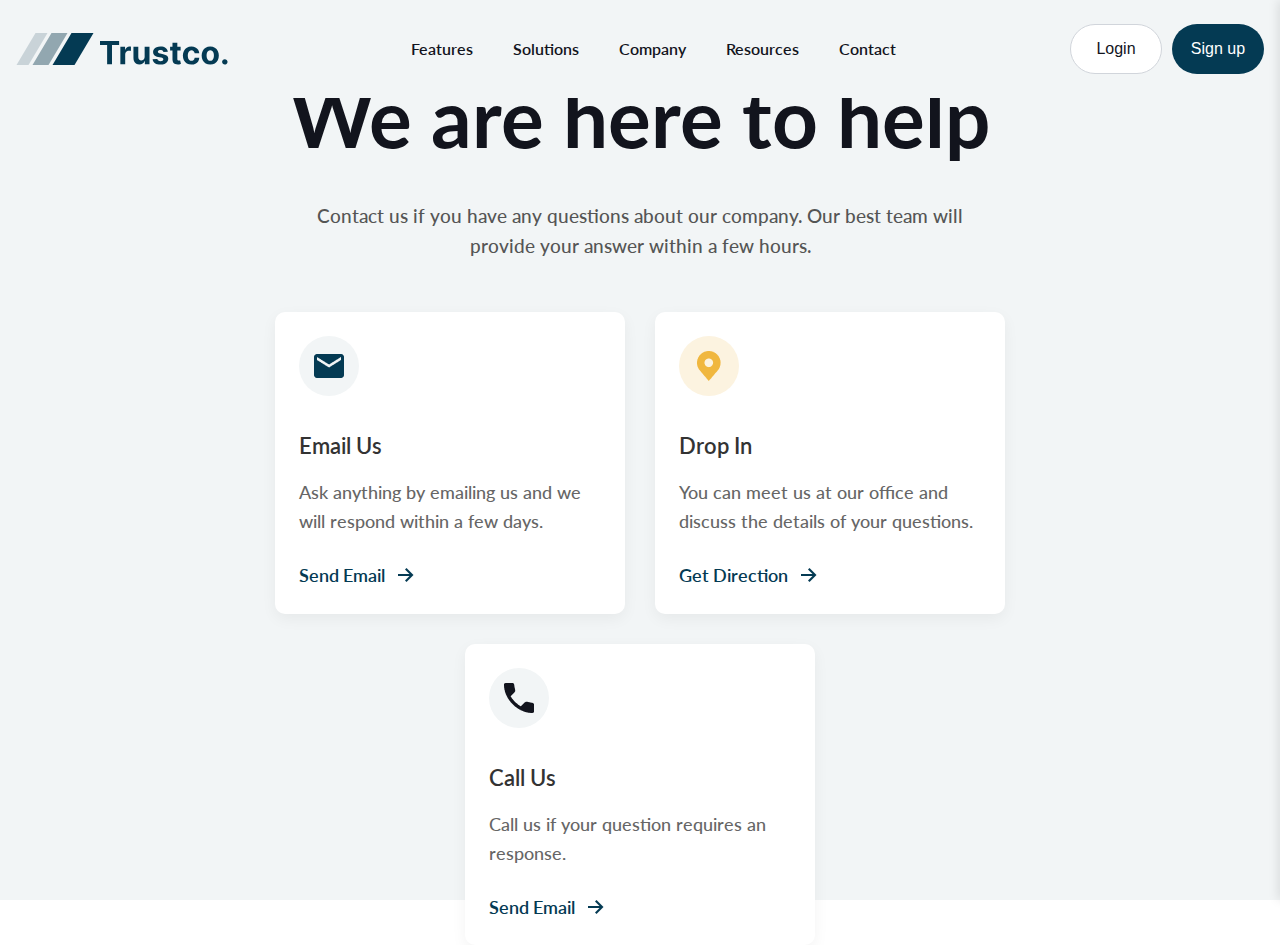
==== contact.html @ 41dde35a "landing page added" ====
<!DOCTYPE html>
<html lang="en">

<head>
    <meta charset="UTF-8">
    <meta name="viewport" content="width=device-width, initial-scale=1.0">
    <link rel="stylesheet" href="style.css">
    <title>Document</title>
</head>

<body>
    <header>
        <div class="logo">
            <a href="/"><img src="./assests/Logo.svg" alt="Trustco Logo"> </a>
        </div>

        <nav class="desktop-menu">
            <ul>
                <li><a href="#">Features</a></li>
                <li><a href="#">Solutions</a></li>
                <li><a href="#">Company</a></li>
                <li><a href="#">Resources</a></li>
                <li><a href="./contact.html">Contact</a></li>
            </ul>
        </nav>

        <div class="desktop-buttons">
            <button class="btn btn-login">Login</button>
            <button class="btn btn-signup">Sign up</button>
        </div>

        <!-- Hamburger Menu Button -->
        <button class="hamburger-menu" id="hamburger-button">
            <svg xmlns="http://www.w3.org/2000/svg" viewBox="0 0 24 24" fill="none" stroke="currentColor"
                stroke-width="2" stroke-linecap="round" stroke-linejoin="round">
                <line x1="3" y1="12" x2="21" y2="12"></line>
                <line x1="3" y1="6" x2="21" y2="6"></line>
                <line x1="3" y1="18" x2="21" y2="18"></line>
            </svg>
        </button>
    </header>

    <div class="mobile-menu" id="mobile-menu">
        <div class="mobile-menu-header">
            <button class="close-button" id="close-button">
                <svg xmlns="http://www.w3.org/2000/svg" viewBox="0 0 24 24" fill="none" stroke="currentColor"
                    stroke-width="2" stroke-linecap="round" stroke-linejoin="round">
                    <line x1="18" y1="6" x2="6" y2="18"></line>
                    <line x1="6" y1="6" x2="18" y2="18"></line>
                </svg>
            </button>
        </div>
        <ul>
            <li><a href="#">Features</a></li>
            <li><a href="#">Solutions</a></li>
            <li><a href="#">Company</a></li>
            <li><a href="#">Resources</a></li>
            <li><a href="/contact.html">Contact</a></li>
        </ul>
        <div class="mobile-buttons">
            <button class="btn btn-login">Login</button>
            <button class="btn btn-signup">Sign up</button>
        </div>
    </div>

    <div class="overlay" id="overlay"></div>


    <main>
        <section class="hero-section">
            <div class="hero-container contact">
                <h1>We are here to help</h1>
                <p class="subtitle">Contact us if you have any questions about our company. Our best team will provide
                    your answer within a few hours.</p>

                <div class="contact-options">
                    <div class="contact-card">
                        <div class="icon-wrapper email">
                            <img src="./assests/Vector.png" alt="email" />
                        </div>
                        <div class="contact-desc">  
                            <h2>Email Us</h2>
                            <p>Ask anything by emailing us and we will respond within a few days.</p>
                            <a href="#" class="contact-link">Send Email <img src="./assests/tdesign_arrow-up.png"></a>
                        </div>
                    </div>

                    <div class="contact-card">
                        <div class="icon-wrapper location">
                            <img src="./assests/Vector (1).png" alt="location" />
                        </div>
                        <div  class="contact-desc">
                            <h2>Drop In</h2>
                            <p>You can meet us at our office and discuss the details of your questions.</p>
                            <a href="#" class="contact-link">Get Direction <img src="./assests/tdesign_arrow-up.png"></a>
                        </div>
                    </div>

                    <div class="contact-card">
                        <div class="icon-wrapper phone">
                            <img src="./assests/Vector (2).png" alt="phone" />
                        </div>
                        <div  class="contact-desc">
                            <h2>Call Us</h2>
                            <p>Call us if your question requires an response.</p>
                            <a href="#" class="contact-link">Send Email <img src="./assests/tdesign_arrow-up.png"></a>
                        </div>
                    </div>
                </div>
            </div>
        </section>
    </main>




    <script>

        const hamburgerButton = document.getElementById('hamburger-button');
        const closeButton = document.getElementById('close-button');
        const mobileMenu = document.getElementById('mobile-menu');
        const overlay = document.getElementById('overlay');
        const mobileMenuLinks = document.querySelectorAll('.mobile-menu a');

        hamburgerButton.addEventListener('click', () => {
            mobileMenu.classList.add('active');
            overlay.classList.add('active');
            document.body.style.overflow = 'hidden';
        });


        function closeMenu() {
            mobileMenu.classList.remove('active');
            overlay.classList.remove('active');
            document.body.style.overflow = '';
        }

        closeButton.addEventListener('click', closeMenu);
        overlay.addEventListener('click', closeMenu);

        mobileMenuLinks.forEach(link => {
            link.addEventListener('click', closeMenu);
        });
    </script>
</body>

</html>
---- style.css ----
@import url('https://fonts.googleapis.com/css2?family=Lato:wght@400;700&display=swap');

* {
    box-sizing: border-box;
    margin: 0;
    padding: 0;
}

body {
    font-family: 'Lato', sans-serif;
    font-size: 1rem;
    line-height: 1.6;
    margin: 0;
    padding: 0;
}

h1,
h2,
h3,
h4,
h5,
h6 {
    font-weight: 600;
    margin-bottom: 0.5rem;
}

h1 {
    font-size: 2.5rem;
}

h2 {
    font-size: 2rem;
}

h3 {
    font-size: 1.75rem;
}

h4 {
    font-size: 1.5rem;
}

h5 {
    font-size: 1.25rem;
}

h6 {
    font-size: 1rem;
}

p {
    font-size: 1rem;
    margin-bottom: 1rem;
}

img {
    max-width: 100%;
    height: auto;
    display: block;
}

.hero-section {
    background-color: #F2F5F6;
    height: calc(100vh - 98px);
    display: flex;
    justify-content: center;
    align-items: center;
    position: relative;
}

.hero-container {
    width: 75%;
    display: flex;
    justify-content: space-between;
    align-items: center;
    position: relative;
}



.hero-content {
    text-align: center;
    margin: 0 auto;
    max-width: 48rem;
}

.hero-title {
    font-size: 3.5rem;
    font-weight: 700;
    letter-spacing: -0.025em;
    line-height: 70px;
}

.hero-title .highlight {
    color: #0A3E5C;
}

.hero-description {
    margin-top: 1rem;
    font-size: 1rem;
    max-width: 32rem;
    margin-left: auto;
    margin-right: auto;
}

/* Button styles */
.hero-buttons {
    display: flex;
    justify-content: center;
    gap: 40px;
    margin-top: 2rem;
}

.btn-primary {
    background-color: #0A3E5C;
    color: white;
    padding: 0.75rem 1.5rem;

    border-radius: 9999px;
    font-weight: 500;
    text-decoration: none;
    box-shadow: 0 10px 15px -3px rgba(0, 0, 0, 0.1), 0 4px 6px -2px rgba(0, 0, 0, 0.05);
    cursor: pointer;
}

.btn-video {
    display: flex;
    align-items: center;
    gap: 0.5rem;
    font-weight: 600;
    color: #0A3E5C;
    text-decoration: none;
    cursor: pointer;
}

.video-icon {
    background-color: #0A3E5C;
    border-radius: 9999px;
    padding: 0.5rem;
    display: flex;
    align-items: center;
    justify-content: center;
}


.hero-image-left,
.hero-image-right {
    display: flex;
    align-items: center;
}

.hero-image-mobile {
    display: none;
}


.trusted-section {
    display: flex;
    gap: 4rem;
    justify-content: center;
    align-items: center;
    padding: 20px;
    text-align: center;
    background-color: #f9f9f9;
}

.trusted-text {
    font-size: 16px;
    color: #333;
    margin: 0;
    font-weight: 600;
}

.logo-container {
    display: flex;
    justify-content: center;
    align-items: center;
    gap: 3rem;
}


.logo-container img {
    width: 100px;
    height: 40px;
    object-fit: contain;
    opacity: 0.6;
    transition: opacity 0.3s ease;
}

.logo-container img:hover {
    opacity: 1;
}


/* navbar */
header {
    display: flex;
    justify-content: space-between;
    align-items: center;
    height: 98px;
    padding: 16px;
    background-color: #F2F5F6;
    position: sticky;
    top: 0;
    z-index: 50;
}

.logo {
    display: flex;
    align-items: center;
}

.logo img {
    height: 32px;
    cursor: pointer;
    margin-right: 8px;
}

/* Desktop Menu */
nav.desktop-menu {
    display: flex;
}

.desktop-menu ul {
    display: flex;
    gap: 40px;
    list-style-type: none;
}

.desktop-menu a {
    color: #12141D;
    font-weight: 600;
    text-decoration: none;
    position: relative;
    transition: color 0.3s;
}

.desktop-menu a:hover {
    color: #043A53;
}

.desktop-menu a::after {
    content: '';
    position: absolute;
    left: 0;
    bottom: -2px;
    width: 0;
    height: 2px;
    background-color: #043A53;
    transition: width 0.3s;
}

.desktop-menu a:hover::after {
    width: 100%;
}

.desktop-buttons {
    display: flex;
    gap: 10px;
}

.btn {
    cursor: pointer;
    padding: 8px 16px;
    width: 92px;
    height: 50px;
    font-size: 1rem;
    border-radius: 9999px;
    transition: all 0.3s;
}

.btn-login {
    background-color: white;
    color: #12141D;
    border: 1px solid #D1D5DB;
}

.btn-login:hover {
    border-color: #6B7280;
}

.btn-signup {
    background-color: #043A53;
    color: white;
    border: none;
}

.btn-signup:hover {
    background-color: #021d2a;
}

/* Hamburger Menu */
.hamburger-menu {
    display: none;
    cursor: pointer;
    background: none;
    border: none;
}

.hamburger-menu svg {
    width: 28px;
    height: 28px;
    color: #12141D;
}

/* Mobile Menu */
.mobile-menu {
    position: fixed;
    top: 0;
    right: -300px;
    width: 300px;
    height: 100vh;
    background-color: white;
    box-shadow: -2px 0 10px rgba(0, 0, 0, 0.1);
    z-index: 100;
    transition: right 0.3s ease-in-out;
}

.mobile-menu.active {
    right: 0;
}

.mobile-menu-header {
    display: flex;
    justify-content: flex-end;
    padding: 20px;
}

.close-button {
    background: none;
    border: none;
    cursor: pointer;
}

.close-button svg {
    width: 28px;
    height: 28px;
    color: #12141D;
}

.mobile-menu ul {
    list-style: none;
    padding: 0 20px;
}

.mobile-menu ul li {
    margin-bottom: 20px;
}

.mobile-menu a {
    color: #12141D;
    font-weight: 600;
    text-decoration: none;
    font-size: 18px;
    transition: color 0.3s;
}

.mobile-menu a:hover {
    color: #043A53;
}

.mobile-buttons {
    display: flex;
    flex-direction: column;
    gap: 10px;
    padding: 20px;
    margin-top: 20px;
}

.mobile-buttons .btn {
    width: 100%;
    text-align: center;
}

.overlay {
    position: fixed;
    top: 0;
    left: 0;
    width: 100%;
    height: 100%;
    background-color: rgba(0, 0, 0, 0.5);
    z-index: 99;
    opacity: 0;
    visibility: hidden;
    transition: all 0.3s ease-in-out;
}

.overlay.active {
    opacity: 1;
    visibility: visible;
}

/* video section */
.span-text {
    color: #F0B73F;
}

.video-section {
    background-color: #043A53;
    display: flex;
    justify-content: center;
    align-items: center;
    /* Ensure vertical centering */
    flex-direction: column;
    /* Stack items vertically */
}

.video-info {
    display: flex;
    align-items: center;
    gap: 1.5rem;
}

.video-info h1 {
    width: 60%;
    font-weight: bold;
    font-size: 3rem;
}

.video-info p {
    width: 40%;
    font-size: 1.25rem;
    line-height: 30px;
}

.container {
    width: 75%;
    margin-top: 6.25rem;
    color: white;
}

.thumbnail-container {
    margin-top: 2rem;
    position: relative;
    width: 75%;
}

.thumbnailImage {
    width: 100%;
    height: auto;
    display: block;
}

.playButton {
    position: absolute;
    top: 50%;
    left: 50%;
    transform: translate(-50%, -50%);
    width: 7.5rem;
    height: 7.5rem;
    cursor: pointer;
}

/* benefit section */
.badge {
    background-color: #0A3E5C;
    color: #ffffff;
    height: 2.6rem;
    width: 7.8rem;
    padding: 0.5rem 1.5rem 0.5rem 1.5rem;
    border-radius: 1rem;
    font-size: 0.875rem;
}

.benefit-item-wrapper {
    display: flex;
    gap: 1rem;
}

.benefit-item-description {
    width: 16rem;

}

.benefit-item-description h2 {
    margin-top: 2rem;
    color: #12141D;
    font-size: 3.8rem;
    letter-spacing: -2%;
    line-height: 72px;
    margin-bottom: 2rem;
}

.benefit-item-description p {
    line-height: 1.8rem;
}

.benefitIcons {
    width: 5.8rem;
    height: 5.8rem;
    max-height: 5.25rem;
    object-fit: cover;
    margin-bottom: 2rem;
    display: block;
}

.benefit-description h4 {
    font-size: 1.5rem;
    margin-top: 0;
}

.benefit-description p {
    font-size: 1.1rem;
    color: #404040;
    margin-bottom: 0;
}

.benefit-item-wrapper {
    display: flex;
    gap: 1rem;
    align-items: flex-start;
}

.benefit-section {
    margin-top: 6.25rem;
    display: flex;
    gap: 5rem;
    justify-content: center;
    margin-bottom: 5.8rem;
}

.benefit-items {
    background-color: #F2F5F6;
    border-radius: 1rem;
    max-width: 16.35rem;
    padding: 2rem 1.5rem 2rem 1.5rem;
    position: relative;
}

/* bridge-Section */

.bridge-section {
    display: flex;
}

.image-parent {
    width: 50%;
}

.bridge-img {
    width: 100%;
    height: 100%;
    object-fit: cover;
}

.bridge-description {
    width: 50%;
    display: flex;
    justify-content: center;
    align-items: center;
    padding: 2rem;
    background-color: #fff;
}

.bridge-description-holder {
    width: 80%;
}

.bridge-title {
    font-size: 3.8rem;
    font-weight: 700;
    margin-bottom: 1.5rem;
    line-height: 72px;
    font-weight: bold;
    color: #000;
}

.bridge-title .text-light {
    color: #92A7B0;
    font-weight: bold;
}

.bridge-text {
    color: #12141D;
    font-size: 1.2rem;
    margin-bottom: 2rem;
    line-height: 30px;
}

.view-reports-btn {
    display: flex;
    align-items: center;
    gap: 25px;
    background-color: #043A53;
    color: white;
    border: none;
    padding: 1rem 0 1rem 1.5rem;
    border-radius: 55px;
    width: 12.5rem;
    font-weight: 500;
    font-size: 1.1rem;
    cursor: pointer;
    transition: background-color 0.3s;
}

.icon-holder {
    background-color: #2A568D;
    width: 2rem;
    height: 2rem;
    border-radius: 50%;
    display: flex;
    align-items: center;
    justify-content: center;
}

.view-reports-btn:hover {
    background-color: #00304d;
}

.view-reports-btn svg {
    width: 16px;
    height: 16px;
}

.bridge-section-mobile {
    display: none;
}


/* number section  */
.number-desktop-section {
    display: grid;
    width: 85%;
    align-items: center;
    justify-content: center;
    grid-template-columns: repeat(auto-fit, minmax(235px, 1fr));
    margin-inline: auto;
    height: 20rem;
    gap: 20px;
}

.numberItems {
    display: flex;
    flex-direction: column;
    align-items: center;
}

.numberItems h2 {
    font-size: 3.8rem;
    line-height: 72px;
    color: #043A53;
    font-weight: bold;
}

.numberItems p {
    color: #1E1E1E;
    font-size: 1.5rem;
    line-height: 32px;
    font-weight: bold;
}

.number-mobile-section {
    display: none;
    grid-template-columns: repeat(auto-fit, minmax(235px, 1fr));
}

/* founders-section */
.success-btn {
    margin-top: 4rem;
    display: flex;
    align-items: center;
    gap: 25px;
    background-color: #043A53;
    color: white;
    border: none;
    padding: 1rem 1rem 1rem 1.5rem;
    border-radius: 55px;
    font-weight: 500;
    font-size: 1.1rem;
    cursor: pointer;
    transition: background-color 0.3s;
}

.founders-desktop-section {
    display: flex;
    padding: 3.5rem 3rem;
}

.founder-description {
    width: 55%;
    display: flex;
    justify-content: center;
    align-items: center;

}

.founder-picture {
    width: 45%;
    display: flex;
}

.founder-info h2 {
    font-size: 3.8rem;
    line-height: 72px;
    margin-bottom: 1rem;
}

.founder-info p {
    font-size: 1.5rem;
    line-height: 32px;
}

.description-holder {
    width: 70%;
}

.desgination {
    margin-top: 1.5rem;
}

.desgination h5 {
    font-weight: bold;
    font-size: 1.2rem;
    margin-bottom: 0;
    line-height: 0;
}

.desgination p {
    margin-top: 0.5rem;
    font-size: 1rem;
}

.founders-mobile-section {
    display: none;
}

/* testimonial section */
.testimonials-section {
    padding: 80px 150px;
    background-color: #F2F5F6;
}

.testimonials-header {
    display: flex;
    justify-content: space-between;
    align-items: center;
    margin-bottom: 40px;
}

.testimonials-header h2 {
    font-size: 42px;
    font-weight: 700;
    color: #1a1a1a;
    margin: 0;
}

.see-all {
    display: flex;
    align-items: center;
    color: #1a1a1a;
    text-decoration: none;
    font-size: 16px;
    font-weight: 500;
}

.arrow {
    margin-left: 6px;
}

.testimonials-container {
    display: flex;
    gap: 30px;
    margin-bottom: 40px;
}

.testimonial-card {
    flex: 1;
    background-color: #ffffff;
    border-radius: 12px;
    padding: 30px;
    box-shadow: 0 4px 12px rgba(0, 0, 0, 0.05);
    position: relative;
}

.quote-icon {
    font-size: 90px;
    color: #f2b636;
    line-height: 1;
    font-family: Georgia, serif;
    position: absolute;
    top: 15px;
    left: 20px;
    opacity: 0.3;
}

.testimonial-text {
    min-height: 5rem;
    font-size: 18px;
    line-height: 1.6;
    color: #333;
    margin-bottom: 30px;
    position: relative;
    z-index: 1;
}

.testimonial-author {
    display: flex;
    align-items: center;
}

.author-image {
    width: 50px;
    height: 50px;
    border-radius: 50%;
    margin-right: 15px;
    object-fit: cover;
}

.author-info {
    display: flex;
    flex-direction: column;
}

.author-name {
    margin: 0 0 5px 0;
    font-size: 16px;
    font-weight: 600;
    color: #222;
}

.author-title {
    margin: 0;
    font-size: 14px;
    color: #666;
}

.testimonials-pagination {
    display: flex;
    justify-content: center;
    gap: 8px;
}

.pagination-dot {
    width: 20px;
    height: 12px;
    border-radius: 10px;
    background-color: #ccc;
    cursor: pointer;
}

.pagination-dot.active {
    width: 80px;
    border-radius: 10px;
    background-color: #004c74;
}
.see-all.mobile{
    display: none;

}
.mobile {
    display: none;
}

/* Blog Section Styles */
.blog-section {

    margin: 0 auto;
    padding: 80px 150px;
}

.blog-header {
    display: flex;
    justify-content: space-between;
    align-items: center;
    margin-bottom: 30px;
}

.blog-header h2 {
    font-size: 3.8rem;
    font-weight: 700;
    line-height: 72px;
    color: #043A53;
}

.see-all {
    color: #333;
    text-decoration: none;
    font-size: 16px;
    display: flex;
    align-items: center;
}

.arrow {
    margin-left: 5px;
}

.blog-cards {
    display: grid;
    grid-template-columns: repeat(3, 1fr);
    gap: 20px;
}

.blog-card {
    border-radius: 5px;
    overflow: hidden;
    max-width: 22rem;
    background-color: #F2F5F6;
    display: flex;
    flex-direction: column;
}

.card-info {
    margin-top: 1rem;
    display: flex;
    flex-direction: column;
    gap: 1rem;
    padding: 0 1.6rem 1.6rem 1.6rem;
}

.card-image {
    height: 200px;
    overflow: hidden;
}

.card-image img {
    width: 100%;
    height: 100%;
    object-fit: cover;
    transition: transform 0.3s ease;
}

.card-image img:hover {
    transform: scale(1.05);
}

.card-date {
    font-size: 14px;
    color: #555;
    font-weight: 700;
}

.author {
    color: #777;
}

.card-title {
    font-size: 1.5rem;
    font-weight: 700;
    line-height: 32px;
    margin-bottom: 0;
    color: #111;
}

.card-excerpt {
    color: #404040;
    font-size: 18px;
    margin-bottom: 0;
    line-height: 28px;
}

.read-more {
    margin-top: auto;
    color: #111;
    text-decoration: none;
    font-weight: 700;
    font-size: 18px;
    display: flex;
    align-items: center;
    width: fit-content;
}

.mobile-see-all {
    display: none;
    text-align: center;
    margin-top: 30px;
}

/* cta section  */
.cta-container {
    display: flex;
    position: relative;
    background-color: #12141D;
    color: #ffffff;
}

/* CTA Content */
.cta-content {
    width: 60%;
    padding: 104px 0 104px 150px;
    display: flex;
    flex-direction: column;
    justify-content: center;
}

.cta-title {
    font-size: 3.8rem;
    font-weight: 700;
    margin-bottom: 30px;
    line-height: 72px;
}

.cta-button {
    display: inline-flex;
    align-items: center;
    background-color: #f8b133;
    color: #000000;
    text-decoration: none;
    padding: 12px 24px;
    border-radius: 30px;
    font-weight: 600;
    margin-bottom: 15px;
    width: fit-content;
    transition: background-color 0.3s ease;
}

.cta-button svg {
    margin-left: 8px;
}

.cta-button:hover {
    background-color: #e69f1d;
}

.cta-note {
    font-size: 0.9rem;
    color: #aaa;
}

/* CTA Image */
.cta-image {
    flex: 1;
    right: 6.5rem;
    bottom:0;
    position: absolute;
    display: flex;
    justify-content: flex-end;
    align-items: center;
}

.cta-image img {
    max-height: 400px;
    object-fit: cover;
}

/* footer  */
footer {
    background-color: #fff;
    padding: 50px 0;
    border-top: 1px solid #eaeaea;
}

.footer-container {
    gap: 90px;
    max-width: 1200px;
    margin: 0 auto;
    display: flex;
    justify-content: space-between;
    padding: 0 20px;
}

.footer-brand {
    margin-bottom: 30px;
}

.footer-brand img {
    max-width: 180px;
    margin-bottom: 20px;
}

.footer-brand p {
    color: #555;
    line-height: 1.6;
    font-size: 18px;
    margin-bottom: 20px;
}

.social-links {
    display: flex;
    gap: 10px;
    margin-top: 40px;
}

.social-links a {
    display: flex;
    align-items: center;
    justify-content: center;
    width: 36px;
    height: 36px;
    background-color: #f0f0f0;
    border-radius: 50%;
    color: #666;
    text-decoration: none;
    transition: background-color 0.3s;
}

.social-links a:hover {
    background-color: #e0e0e0;
}

.footer-links {
    display: flex;
    gap: 90px;
}

.footer-links-column {
    flex: 0 1 auto;
    min-width: 140px;
    margin-bottom: 30px;
}

.footer-links-column h3 {
    font-size: 18px;
    font-weight: bold;
    margin-bottom: 20px;
    color: #333;
}

.footer-links-column ul {
    list-style: none;
}

.footer-links-column ul li {
    margin-bottom: 10px;
}

.footer-links-column ul li a {
    color: #555;
    text-decoration: none;
    transition: color 0.3s;
}

.footer-links-column ul li a:hover {
    color: #1a7b85;
}

.footer-bottom {
    width: 100%;
    padding-top: 30px;
    margin-top: 20px;
    border-top: 1px solid #eaeaea;
    text-align: center;
    color: #777;
    font-size: 14px;
}

 /* site styling */
 .site-credit {
    background-color: #f5f7f8;
    padding: 15px 30px;
    display: flex;
    justify-content: space-around;
    align-items: center;
    font-size: 14px;
    color: #92A7B0;
}

.credit-center {
    text-align: center;
}

.site-credit a {
    color: #92A7B0;
    text-decoration: none;
    margin: 0 10px;
}

.site-credit a:hover {
    text-decoration: underline;
}


/* contact page */
.hero-container h1 {
    font-size: 48px;
    font-weight: 700;
    color: #222;
    margin-bottom: 20px;
}

.subtitle {
    font-size: 18px;
    color: #555;
    max-width: 700px;
    margin: 0 auto 50px;
    line-height: 1.6;
}

/* Contact Options Styles */
.contact-options {
    display: flex;
    justify-content: center;
    gap: 30px;
    flex-wrap: wrap;
}
.hero-container h1{
    color: #12141D;
    font-size: 5rem;
    font-weight: 700;
}
.hero-container p{
    font-size: 1.2rem;
    font-weight: 500;
    text-align: center;
}

.contact-card {
    background-color: #fff;
    border-radius: 10px;
    box-shadow: 0 5px 15px rgba(0,0,0,0.05);
    padding: 24px;
    width: 350px;
    text-align: left;
    transition: transform 0.3s ease;
}

.contact-desc{
    margin-top: 2rem;
   
}
.contact-desc p{
    text-align: left;
    font-size: 18px;
}
.icon-wrapper {
    width: 60px;
    height: 60px;
    border-radius: 50%;
    display: flex;
    align-items: center;
    justify-content: center;
}

.email {
    background-color: #F2F5F6;
}

.location {
    background-color: #FCF3E0;
}

.phone {
    background-color: #F2F5F6;
}

.icon-wrapper i {
    font-size: 24px;
}

.contact-card h2 {
    font-size: 22px;
    color: #333;
    margin-bottom: 15px;
}

.contact-card p {
    color: #666;
    line-height: 1.6;
    margin-bottom: 25px;
}

.contact-link {
    color: #043A53;
    text-decoration: none;
    font-weight: 600;
    display: flex;
    align-items: center;
    gap: 8px;
    font-size: 18px;
    transition: color 0.3s ease;
}



.hero-container.contact{
    flex-direction: column;
}
@media only screen and (max-width: 1023px) {
    nav.desktop-menu {
        display: none;
    }

    .desktop-buttons {
        display: none;
    }

    .hamburger-menu {
        display: block;
    }
}

@media (max-width: 1000px) {
    .hero-container {
        flex-direction: column-reverse;
        width: 90%;
        padding: 2rem 0;
    }

    .hero-section {
        height: auto;
    }

    .hero-content {
        order: 1;
        margin: 0 auto 2rem;
        padding: 0 1rem;
    }

    .hero-title {
        font-size: 2.5rem;
        line-height: 3rem;
    }

    .hero-description {
        max-width: 80%;
        font-size: 0.9rem;
    }

    .hero-buttons {
        margin-top: 1.5rem;
    }

    .hero-image-left img,
    .hero-image-right img {
        display: none;
    }

    .hero-image-mobile {
        display: block;
    }

    .trusted-section {
        flex-direction: column;
        gap: 2rem;
        padding: 30px 20px;
    }

    .logo-container {
        flex-wrap: wrap;
        gap: 3rem;
    }

    .logo-container img {
        width: 90px;
        height: 36px;
    }

    .video-info {
        flex-direction: column;
    }

    .video-info h1 {
        width: 100%;
    }

    br {
        display: none;
    }

    .video-info p {
        width: 100%;
    }

    .playButton {
        width: 5rem;
        height: 5rem;
    }

    .benefit-section {
        flex-direction: column;
        margin-top: 2.5rem;
        padding: 0 1rem 0 1rem;
        gap: 1rem;
    }

    .benefit-description {
        text-align: left;
    }

    .benefit-item-wrapper {
        margin-inline: auto;
        padding: 0 1rem 0 1rem;
    }

    .benefit-item-description {
        margin-inline: auto;
    }

    .benefit-item-description {
        width: 90%;
    }

    .benefit-item-description h2 {
        font-size: 2.2rem;
        margin-top: 0;
        margin-bottom: 0;
    }

    .number-desktop-section {
        display: none;
    }

    .number-mobile-section {
        margin-top: 1.5rem;
        padding: 50px 0;
        display: grid;
    }

    .numberItems h2 {
        font-size: 2.8rem;
        line-height: 52px;
    }

    .numberItems p {
        font-size: 1rem;
        line-height: 22px;
    }

    .founders-desktop-section {
        display: none;
    }

    .founders-mobile-section {
        display: block;
    }

    .founder-description {
        width: 90%;
        margin-inline: auto;
    }

    .founder-picture {
        display: block;
        width: 100%;
    }

    .founder-info h2 {
        font-size: 2.8rem;
        line-height: 52px;
    }

    .founder-info p {
        font-size: 1rem;
        line-height: 22px;
    }

    .description-holder {
        width: 85%;
    }

    .success-btn {
        margin-inline: auto;
    }

    .desktop {
        display: none;
    }

    .mobile {
        display: flex;
    }

    .testimonials-section {
        padding: 3.2rem 0;
    }

    .testimonials-container {
        gap: 20px;
        margin-bottom: 20px;
    }

    .testimonials-header {
        margin-bottom: 15px;
        justify-content: center;
    }

    .testimonials-header h2 {
        font-size: 24px;
        margin-bottom: 15px;
    }

    .testimonial-card {
        padding: 20px;
        margin: 0 auto;
        max-width: 90%;
    }


    .testimonial-text {
        font-size: 1rem;
        min-height: auto;
    }

    .testimonials-pagination.mobile {
        margin-bottom: 20px;
        justify-content: center;
    }

    a.see-all.mobile {
        text-align: center;
        display: block;
        margin: 20px auto;
        font-weight: 700;
        text-decoration: none;
    }

    .icon-mobile {
        height: 2rem;
        width: 2.5rem;
    }

    .blog-header{
        justify-content: center;
    }
    .blog-header .see-all {
        display: none;
    }

    .blog-cards {
        grid-template-columns:repeat(2,1fr);
        gap: 30px;
        margin-inline:auto ;
        width: 85%;
    }

    .blog-header h2 {
        font-size: 24px;
    }

    .mobile-see-all {
        display: block;
    }

    .mobile-see-all .see-all {
        margin-bottom: 50px;
        display: inline-flex;
        justify-content: center;
    }
    .blog-section{
        padding: 0 0;
    }
    .card-info{
        text-align: left;
    }
    .cta-image{
        right: 0;
    }
    .cta-container{
        height: 38rem;
    }
    .cta-content{
        padding: 50px 28px;
        width: auto;
        justify-content: unset;
        align-items: center;
        margin-inline:auto ;
    }
    .cta-title{
        line-height: 38px;
        font-size: 1.8rem;
        font-weight: bold;
    }
    .footer-container{
        flex-direction: column;
        gap:1.5rem
    }
    .social-links{
        margin-top: unset;
    }
    .footer-brand{
        margin-bottom: unset;
    }
    .footer-links-column{
        min-width: unset;
        text-align: left;
    }

}


@media (max-width: 768px) {
    body {
        text-align: center;
    }

    .hero-content {
        padding: 0.5rem;
        margin-top: 2rem;
    }

    .hero-title {
        font-size: 2.5rem;
        line-height: 2.5rem;
        margin-bottom: 1rem;
    }

    .hero-description {
        max-width: 80%;
        font-size: 0.875rem;
        line-height: 1.5;
    }


    .hero-buttons {
        align-items: center;
        gap: 1rem;
        flex-direction: column;
        margin-top: 1.5rem;
    }

    .btn-primary {
        width: 40%;
        padding: 1rem;
    }

    .btn-video {
        margin-top: 0.5rem;
    }


    .hero-image-left img,
    .hero-image-right img {
        display: none;
    }

    .hero-image-mobile {
        display: block;
        max-width: 90%;
        margin-inline: auto;
    }

    .logo-container {
        gap: 2rem;
    }

    .container {
        margin-top: 3.1rem;
    }

    .video-info {
        gap: 1rem;

    }

    .container {
        width: 90%;
    }

    .video-info h1 {
        width: 100%;
        font-size: 1.8rem;
        line-height: normal;
        text-align: left;
    }

    .video-info p {
        width: 100%;
        font-size: 0.8rem;
        text-align: left;
    }

    .playButton {
        width: 3rem;
        height: 3rem;
    }

    .thumbnail-container {
        margin-top: 1rem;
        width: 90%;
    }

    .benefit-item-wrapper {
        flex-direction: column;

    }

    .benefit-section {
        margin-top: 3.2rem;
        gap: 1.5rem;
        margin-bottom: 3.2rem;
    }

    .benefit-items {
        max-width: 100%;
    }

    .benefit-item-description {
        width: 90%;
    }

    .benefit-item-description h2 {
        font-size: 2.2rem;
        line-height: 25px;
        margin-top: 1.5rem;
        margin-bottom: 1rem;
    }

    .benefit-item-description p {
        line-height: 20px;
    }

    .bridge-section {
        display: none;
    }

    .bridge-section-mobile {
        display: flex;
        flex-direction: column-reverse;
    }

    .image-parent {
        width: 100%;
    }

    .bridge-description {
        width: 100%;
    }

    .bridge-title {
        font-size: 1.8rem;
        line-height: 38px;
    }

    .bridge-text {
        font-size: 0.9rem;
        line-height: 20px;
    }

    .view-reports-btn {
        margin-inline: auto;
    }

    .numberItems h2 {
        font-size: 2rem;
        line-height: 44px;
    }

    .numberItems p {
        font-size: 1rem;
        line-height: 24px;
    }

    .number-mobile-section {
        margin-top: 1.5rem;
        margin-inline: auto;
        padding: 50px 0;
        justify-content: center;
        align-items: center;
        grid-template-columns: repeat(auto-fit, minmax(150px, 1fr));
        gap: 2rem;
        width: 90%;
    }

    .founder-info h2 {
        font-size: 2rem;
        line-height: 44px;
    }

    .founder-info p {
        font-size: 1rem;
        line-height: 24px;
    }

    .testimonial-card:not(:nth-child(2)) {
        display: none;
    }

    .blog-cards{
        grid-template-columns: repeat(1,1fr);
    }
    .blog-card{
        margin-inline:auto ;
    }
    .blog-card:not(:nth-child(2)) {
        display: none;
    }


}

@media (max-width: 480px) {
    .cta-container{
        height: 33rem;
    }
    .site-credit{
        flex-direction: column;
        gap:20px;
    }
}
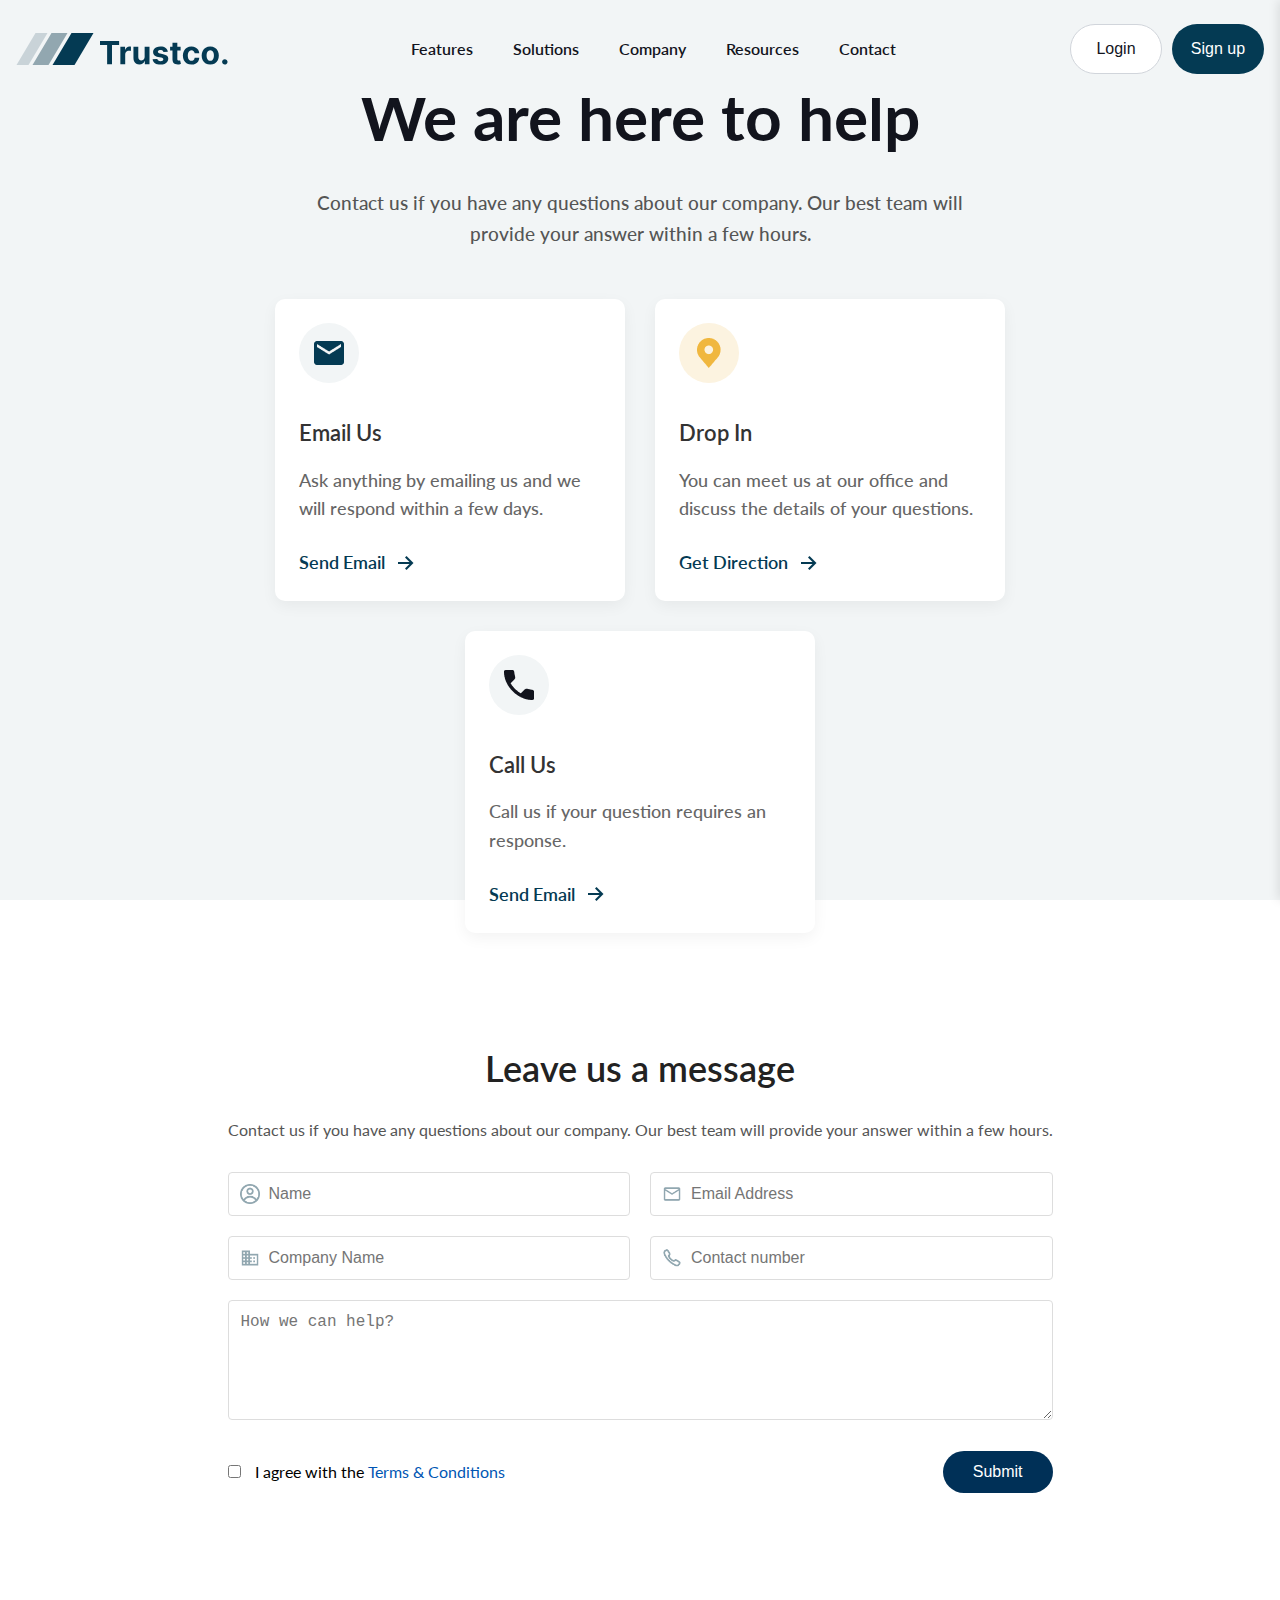
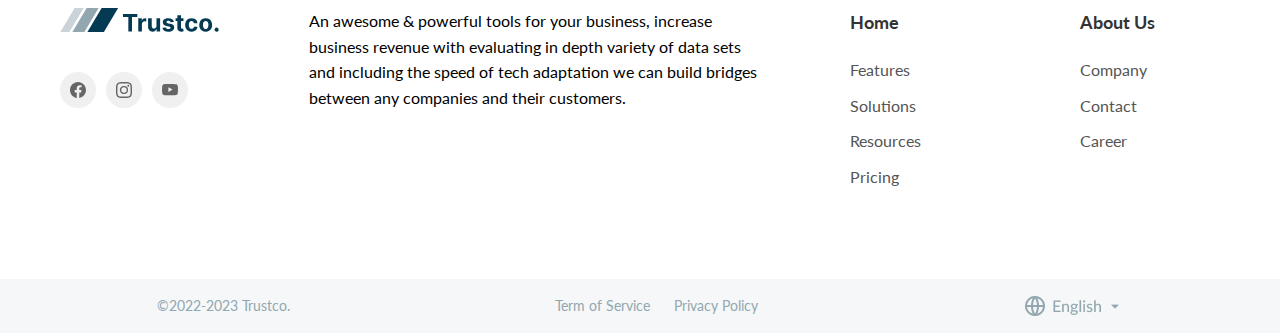
==== commit d6b955b5: "implemented form section in the contact page for desktop" ====
--- a/contact.html
+++ b/contact.html
@@ -69,7 +69,7 @@
     <main>
         <section class="hero-section">
             <div class="hero-container contact">
-                <h1>We are here to help</h1>
+                <h1 class="header">We are here to help</h1>
                 <p class="subtitle">Contact us if you have any questions about our company. Our best team will provide
                     your answer within a few hours.</p>
 
@@ -78,7 +78,7 @@
                         <div class="icon-wrapper email">
                             <img src="./assests/Vector.png" alt="email" />
                         </div>
-                        <div class="contact-desc">  
+                        <div class="contact-desc">
                             <h2>Email Us</h2>
                             <p>Ask anything by emailing us and we will respond within a few days.</p>
                             <a href="#" class="contact-link">Send Email <img src="./assests/tdesign_arrow-up.png"></a>
@@ -89,10 +89,11 @@
                         <div class="icon-wrapper location">
                             <img src="./assests/Vector (1).png" alt="location" />
                         </div>
-                        <div  class="contact-desc">
+                        <div class="contact-desc">
                             <h2>Drop In</h2>
                             <p>You can meet us at our office and discuss the details of your questions.</p>
-                            <a href="#" class="contact-link">Get Direction <img src="./assests/tdesign_arrow-up.png"></a>
+                            <a href="#" class="contact-link">Get Direction <img
+                                    src="./assests/tdesign_arrow-up.png"></a>
                         </div>
                     </div>
 
@@ -100,7 +101,7 @@
                         <div class="icon-wrapper phone">
                             <img src="./assests/Vector (2).png" alt="phone" />
                         </div>
-                        <div  class="contact-desc">
+                        <div class="contact-desc">
                             <h2>Call Us</h2>
                             <p>Call us if your question requires an response.</p>
                             <a href="#" class="contact-link">Send Email <img src="./assests/tdesign_arrow-up.png"></a>
@@ -109,7 +110,138 @@
                 </div>
             </div>
         </section>
+
+        <!-- form  -->
+        <section class="form">
+            <div class="form-parent">
+                <div class="form-container">
+                    <h1>Leave us a message</h1>
+                    <p>Contact us if you have any questions about our company. Our best team will provide your answer
+                        within a few hours.</p>
+
+                    <form>
+                        <div class="form-row">
+                            <div class="input-group">
+                                <img src="./assests/Group.png" class="icon"/>
+                               
+                                <input type="text" placeholder="Name" required>
+                            </div>
+
+                            <div class="input-group">
+                                <img src="./assests/material-symbols_mail-outline.png" class="icon"/>
+                                <input type="email" placeholder="Email Address" required>
+                            </div>
+                        </div>
+
+                        <div class="form-row">
+                            <div class="input-group">
+                                <img src="./assests/mdi_company.png" class="icon"/>
+                                <input type="text" placeholder="Company Name">
+                            </div>
+
+                            <div class="input-group">
+                                <img src="./assests/ion_call-outline.png" class="icon"/>
+                              
+                                <input type="tel" placeholder="Contact number">
+                            </div>
+                        </div>
+
+                        <div class="input-group">
+                            <textarea placeholder="How we can help?"></textarea>
+                        </div>
+
+                        <div class="checkbox-group">
+                            <span>
+                                <input type="checkbox" id="terms" required>
+                                <label for="terms">I agree with the <a href="#" class="terms-link">Terms &
+                                        Conditions</a></label>
+                            </span>
+                           
+                                    <div class="clearfix">
+                                        <button type="submit" class="submit-button">Submit</button>
+                                    </div>
+                        </div>
+
+                       
+                    </form>
+                </div>
+            </div>
+        </section>
+
     </main>
+
+
+    <!-- footer -->
+    <footer>
+        <section class="footer-container">
+            <div class="footer-brand">
+                <img src="./assests/Logo.svg" alt="Trustco Logo">
+                <div class="social-links">
+                    <a href="#" aria-label="Facebook">
+                        <svg xmlns="http://www.w3.org/2000/svg" width="16" height="16" fill="currentColor"
+                            viewBox="0 0 16 16">
+                            <path
+                                d="M16 8.049c0-4.446-3.582-8.05-8-8.05C3.58 0-.002 3.603-.002 8.05c0 4.017 2.926 7.347 6.75 7.951v-5.625h-2.03V8.05H6.75V6.275c0-2.017 1.195-3.131 3.022-3.131.876 0 1.791.157 1.791.157v1.98h-1.009c-.993 0-1.303.621-1.303 1.258v1.51h2.218l-.354 2.326H9.25V16c3.824-.604 6.75-3.934 6.75-7.951z" />
+                        </svg>
+                    </a>
+                    <a href="#" aria-label="Instagram">
+                        <svg xmlns="http://www.w3.org/2000/svg" width="16" height="16" fill="currentColor"
+                            viewBox="0 0 16 16">
+                            <path
+                                d="M8 0C5.829 0 5.556.01 4.703.048 3.85.088 3.269.222 2.76.42a3.917 3.917 0 0 0-1.417.923A3.927 3.927 0 0 0 .42 2.76C.222 3.268.087 3.85.048 4.7.01 5.555 0 5.827 0 8.001c0 2.172.01 2.444.048 3.297.04.852.174 1.433.372 1.942.205.526.478.972.923 1.417.444.445.89.719 1.416.923.51.198 1.09.333 1.942.372C5.555 15.99 5.827 16 8 16s2.444-.01 3.298-.048c.851-.04 1.434-.174 1.943-.372a3.916 3.916 0 0 0 1.416-.923c.445-.445.718-.891.923-1.417.197-.509.332-1.09.372-1.942C15.99 10.445 16 10.173 16 8s-.01-2.445-.048-3.299c-.04-.851-.175-1.433-.372-1.941a3.926 3.926 0 0 0-.923-1.417A3.911 3.911 0 0 0 13.24.42c-.51-.198-1.092-.333-1.943-.372C10.443.01 10.172 0 7.998 0h.003zm-.717 1.442h.718c2.136 0 2.389.007 3.232.046.78.035 1.204.166 1.486.275.373.145.64.319.92.599.28.28.453.546.598.92.11.281.24.705.275 1.485.039.843.047 1.096.047 3.231s-.008 2.389-.047 3.232c-.035.78-.166 1.203-.275 1.485a2.47 2.47 0 0 1-.599.919c-.28.28-.546.453-.92.598-.28.11-.704.24-1.485.276-.843.038-1.096.047-3.232.047s-2.39-.009-3.233-.047c-.78-.036-1.203-.166-1.485-.276a2.478 2.478 0 0 1-.92-.598 2.48 2.48 0 0 1-.6-.92c-.109-.281-.24-.705-.275-1.485-.038-.843-.046-1.096-.046-3.233 0-2.136.008-2.388.046-3.231.036-.78.166-1.204.276-1.486.145-.373.319-.64.599-.92.28-.28.546-.453.92-.598.282-.11.705-.24 1.485-.276.738-.034 1.024-.044 2.515-.045v.002zm4.988 1.328a.96.96 0 1 0 0 1.92.96.96 0 0 0 0-1.92zm-4.27 1.122a4.109 4.109 0 1 0 0 8.217 4.109 4.109 0 0 0 0-8.217zm0 1.441a2.667 2.667 0 1 1 0 5.334 2.667 2.667 0 0 1 0-5.334z" />
+                        </svg>
+                    </a>
+                    <a href="#" aria-label="YouTube">
+                        <svg xmlns="http://www.w3.org/2000/svg" width="16" height="16" fill="currentColor"
+                            viewBox="0 0 16 16">
+                            <path
+                                d="M8.051 1.999h.089c.822.003 4.987.033 6.11.335a2.01 2.01 0 0 1 1.415 1.42c.101.38.172.883.22 1.402l.01.104.022.26.008.104c.065.914.073 1.77.074 1.957v.075c-.001.194-.01 1.108-.082 2.06l-.008.105-.009.104c-.05.572-.124 1.14-.235 1.558a2.007 2.007 0 0 1-1.415 1.42c-1.16.312-5.569.334-6.18.335h-.142c-.309 0-1.587-.006-2.927-.052l-.17-.006-.087-.004-.171-.007-.171-.007c-1.11-.049-2.167-.128-2.654-.26a2.007 2.007 0 0 1-1.415-1.419c-.111-.417-.185-.986-.235-1.558L.09 9.82l-.008-.104A31.4 31.4 0 0 1 0 7.68v-.123c.002-.215.01-.958.064-1.778l.007-.103.003-.052.008-.104.022-.26.01-.104c.048-.519.119-1.023.22-1.402a2.007 2.007 0 0 1 1.415-1.42c.487-.13 1.544-.21 2.654-.26l.17-.007.172-.006.086-.003.171-.007A99.788 99.788 0 0 1 7.858 2h.193zM6.4 5.209v4.818l4.157-2.408L6.4 5.209z" />
+                        </svg>
+                    </a>
+                </div>
+            </div>
+            <p>An awesome & powerful tools for your business, increase business revenue with evaluating in depth variety
+                of data sets and including the speed of tech adaptation we can build bridges between any companies and
+                their customers.</p>
+
+            <div class="footer-links">
+                <div class="footer-links-column">
+                    <h3>Home</h3>
+                    <ul>
+                        <li><a href="#">Features</a></li>
+                        <li><a href="#">Solutions</a></li>
+                        <li><a href="#">Resources</a></li>
+                        <li><a href="#">Pricing</a></li>
+                    </ul>
+                </div>
+
+                <div class="footer-links-column">
+                    <h3>About Us</h3>
+                    <ul>
+                        <li><a href="#">Company</a></li>
+                        <li><a href="#">Contact</a></li>
+                        <li><a href="#">Career</a></li>
+                    </ul>
+                </div>
+
+            </div>
+
+        </section>
+
+
+    </footer>
+    <section class="site-credit">
+        <div class="credit-left">
+            ©2022-2023 Trustco.
+        </div>
+        <div class="credit-center">
+            <a href="#">Term of Service</a>
+            <a href="#">Privacy Policy</a>
+        </div>
+        <div class="credit-right">
+            <img src="./assests/Language.png" alt="lang" />
+        </div>
+    </section>
 
 
 
--- a/style.css
+++ b/style.css
@@ -157,6 +157,7 @@
 .trusted-section {
     display: flex;
     gap: 4rem;
+    height: 7rem;
     justify-content: center;
     align-items: center;
     padding: 20px;
@@ -1036,7 +1037,6 @@
 footer {
     background-color: #fff;
     padding: 50px 0;
-    border-top: 1px solid #eaeaea;
 }
 
 .footer-container {
@@ -1160,7 +1160,7 @@
 
 
 /* contact page */
-.hero-container h1 {
+.header {
     font-size: 48px;
     font-weight: 700;
     color: #222;
@@ -1184,7 +1184,7 @@
 }
 .hero-container h1{
     color: #12141D;
-    font-size: 5rem;
+    font-size: 4rem;
     font-weight: 700;
 }
 .hero-container p{
@@ -1259,11 +1259,42 @@
     transition: color 0.3s ease;
 }
 
-
-
 .hero-container.contact{
     flex-direction: column;
 }
+
+
+.form {
+    width: 100%;
+    margin-top: 100px;
+    text-align: center;
+}
+
+.form-container {
+    background-color: white;
+    padding: 40px;
+    border-radius: 8px;
+}
+
+.form-container h1 {
+    font-size: 36px;
+    color: #222;
+    margin-bottom: 20px;
+}
+
+.form-container p {
+    color: #555;
+    margin-bottom: 30px;
+    line-height: 1.5;
+}
+
+.form-row {
+    display: flex;
+    gap: 20px;
+    margin-bottom: 20px;
+}
+
+
 @media only screen and (max-width: 1023px) {
     nav.desktop-menu {
         display: none;
@@ -1564,9 +1595,94 @@
         text-align: left;
     }
 
-}
-
-
+    .form-row {
+        flex-direction: column;
+    }
+}
+
+.input-group {
+    position: relative;
+    flex: 1;
+}
+
+input, textarea {
+    width: 100%;
+    padding: 12px 12px 12px 40px;
+    border: 1px solid #ddd;
+    border-radius: 4px;
+    font-size: 16px;
+    outline: none;
+    transition: border-color 0.3s;
+}
+
+input:focus, textarea:focus {
+    border-color: #0056b3;
+}
+
+textarea {
+    min-height: 120px;
+    resize: vertical;
+    padding-left: 12px;
+}
+
+.icon {
+    position: absolute;
+    left: 12px;
+    height: 20px;
+    top: 50%;
+    transform: translateY(-50%);
+    color: #888;
+}
+
+.checkbox-group {
+    display: flex;
+    align-items: center;
+    justify-content: space-between;
+    margin: 25px 0;
+}
+
+.checkbox-group input {
+    width: auto;
+    margin-right: 10px;
+}
+
+.terms-link {
+    color: #0056b3;
+    text-decoration: none;
+}
+
+.terms-link:hover {
+    text-decoration: underline;
+}
+
+.submit-button {
+    background-color: #003057;
+    color: white;
+    border: none;
+    padding: 12px 30px;
+    font-size: 16px;
+    border-radius: 50px;
+    cursor: pointer;
+    transition: background-color 0.3s;
+    float: right;
+}
+
+.submit-button:hover {
+    background-color: #00253e;
+}
+
+.clearfix::after {
+    content: "";
+    clear: both;
+    display: table;
+
+}
+
+.form-parent{
+    display: flex;
+    justify-content: center;
+    align-items: center;
+}
 @media (max-width: 768px) {
     body {
         text-align: center;
